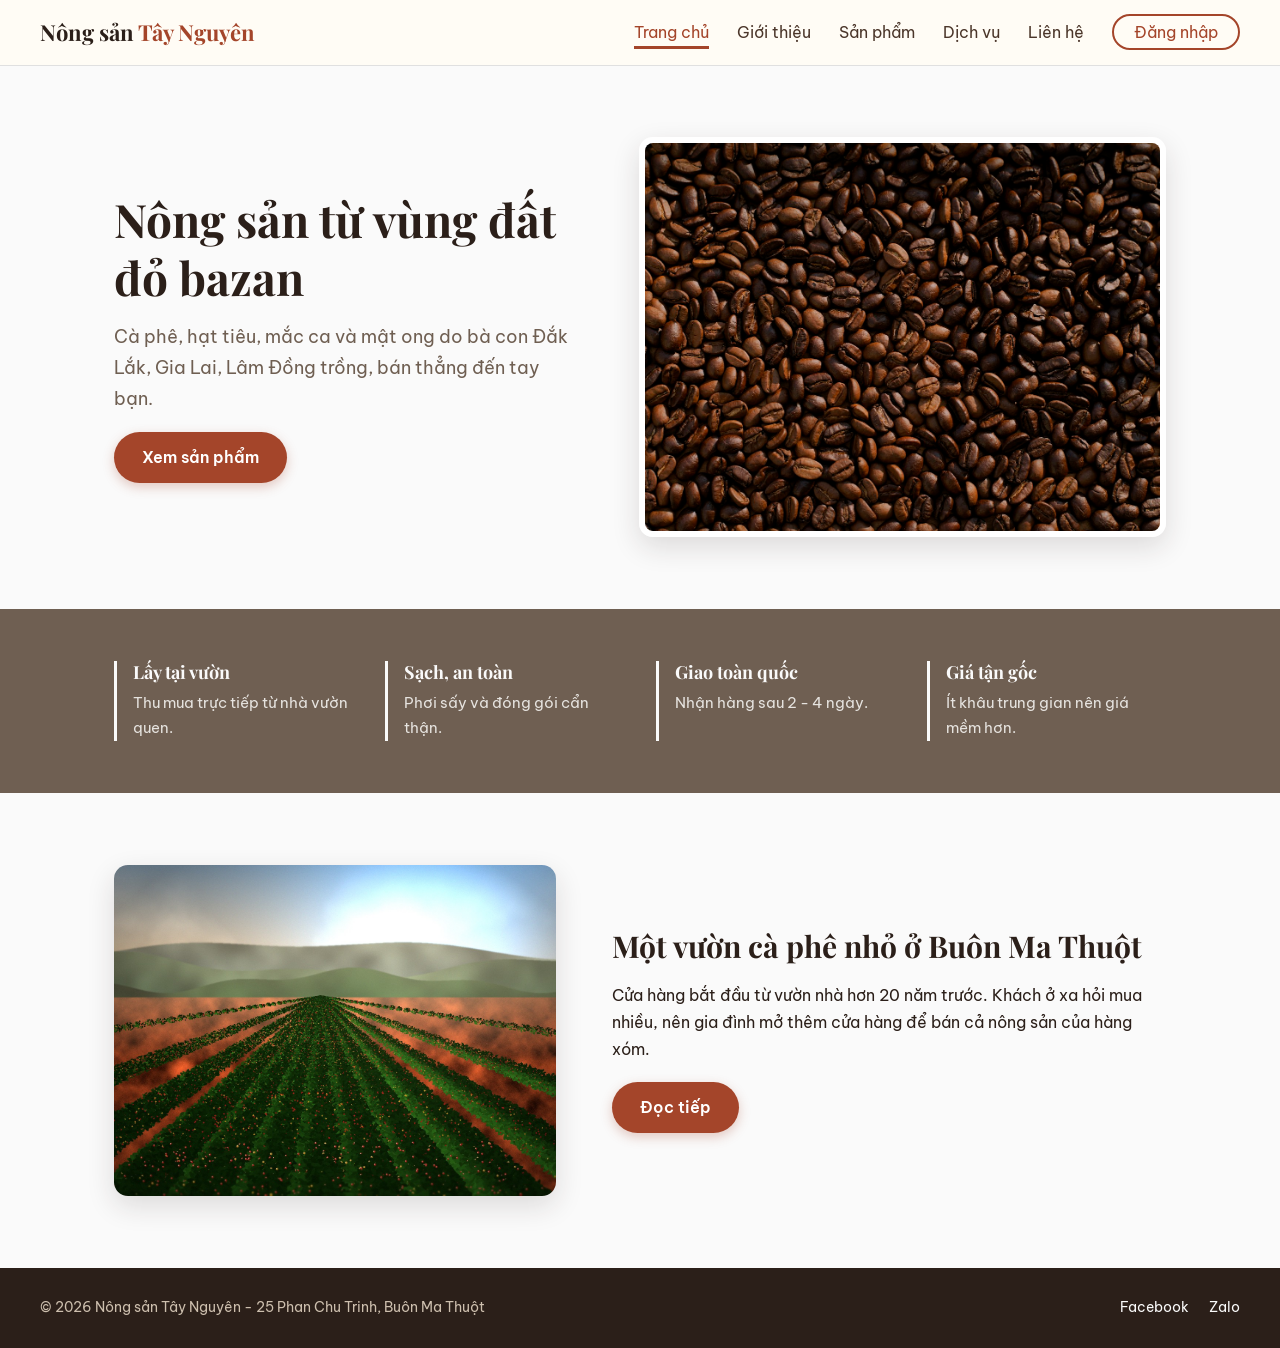
==== Source/index.html @ bc3990f9 "Initial commit" ====
<!DOCTYPE html>
<html lang="vi">
<head>
  <meta charset="UTF-8">
  <meta name="viewport" content="width=device-width, initial-scale=1.0">
  <title>Trang chủ - Nông sản Tây Nguyên</title>
  <link rel="preconnect" href="https://fonts.googleapis.com">
  <link rel="preconnect" href="https://fonts.gstatic.com" crossorigin>
  <link rel="stylesheet" href="https://fonts.googleapis.com/css2?family=Be+Vietnam+Pro:wght@400;600;700&family=Playfair+Display:wght@700&display=swap">
  <link rel="stylesheet" href="css/style.css">
</head>
<body>
  <header class="menu">
    <a href="index.html" class="logo">Nông sản <span>Tây Nguyên</span></a>
    <input type="checkbox" id="nut-menu">
    <label for="nut-menu" class="hamburger">&#9776;</label>
    <nav><ul><li><a href="index.html" class="dang-chon">Trang chủ</a></li><li><a href="gioi-thieu.html">Giới thiệu</a></li><li><a href="san-pham.html">Sản phẩm</a></li><li><a href="dich-vu.html">Dịch vụ</a></li><li><a href="lien-he.html">Liên hệ</a></li><li><a href="dang-nhap.html" class="nut-dn">Đăng nhập</a></li></ul></nav>
  </header>
  <section class="hero">
    <div class="hero-chu">
      <h1>Nông sản từ vùng đất đỏ bazan</h1>
      <p>Cà phê, hạt tiêu, mắc ca và mật ong do bà con Đắk Lắk, Gia Lai, Lâm Đồng trồng, bán thẳng đến tay bạn.</p>
      <a href="san-pham.html" class="nut">Xem sản phẩm</a>
    </div>
    <div class="hero-anh">
      <img src="images/hero-index.jpg" alt="Hạt cà phê Tây Nguyên">
    </div>
  </section>

  <section class="uu-diem">
    <div class="khung">
      <ul>
        <li><h3>Lấy tại vườn</h3><p>Thu mua trực tiếp từ nhà vườn quen.</p></li>
        <li><h3>Sạch, an toàn</h3><p>Phơi sấy và đóng gói cẩn thận.</p></li>
        <li><h3>Giao toàn quốc</h3><p>Nhận hàng sau 2 - 4 ngày.</p></li>
        <li><h3>Giá tận gốc</h3><p>Ít khâu trung gian nên giá mềm hơn.</p></li>
      </ul>
    </div>
  </section>

  <section class="khung gioi-thieu-ngan">
    <img src="images/about.jpg" alt="Vườn cà phê">
    <div>
      <h2>Một vườn cà phê nhỏ ở Buôn Ma Thuột</h2>
      <p>Cửa hàng bắt đầu từ vườn nhà hơn 20 năm trước. Khách ở xa hỏi mua nhiều, nên gia đình mở thêm cửa hàng để bán cả nông sản của hàng xóm.</p>
      <a href="gioi-thieu.html" class="nut">Đọc tiếp</a>
    </div>
  </section>
  <footer>
    <p>&copy; 2026 Nông sản Tây Nguyên - 25 Phan Chu Trinh, Buôn Ma Thuột</p>
    <ul><li><a href="#">Facebook</a></li><li><a href="#">Zalo</a></li></ul>
  </footer>
</body>
</html>
---- Source/css/style.css ----
/* =====================================================================
   NÔNG SẢN TÂY NGUYÊN — style.css
   Mục lục
   1.  Biến thiết kế
   2.  Reset & nền tảng
   3.  Typography
   4.  Bố cục dùng chung
   5.  Nút
   6.  Bảng
   7.  Biểu mẫu
   8.  Menu
   9.  Tiêu đề trang con
   10. Footer
   11. Trang chủ — Hero
   12. Trang chủ — Ưu điểm
   13. Trang chủ — Giới thiệu ngắn
   14. Giới thiệu
   15. Sản phẩm — Danh sách
   16. Sản phẩm — Chi tiết
   17. Dịch vụ
   18. Liên hệ
   19. Đăng nhập / Đăng ký
   20. Responsive
   ===================================================================== */


/* ============================================================
   1. BIẾN THIẾT KẾ
   ============================================================ */
:root {
  /* Màu sắc */
  --nau-dam:      #2b1f19;  /* chữ chính, nền footer */
  --nau:          #4b362a;  /* tiêu đề phụ, label */
  --chu-phu:      #6f5f52;  /* chữ mô tả */
  --dat-do:       #a4452a;  /* nhấn chính — đất đỏ bazan */
  --dat-do-d:     #843520;  /* hover */
  --xanh:         #55703f;  /* nhấn phụ — lá cà phê */
  --mat-ong:      #c98e2e;  /* điểm nhấn vàng */
  --kem:          #fafafa;  /* nền trang */
  --kem-dam:      #f0f0f0;  /* nền xen kẽ */
  --giay:         #ffffff;  /* nền thẻ, bảng, menu */
  --vien:         #e0e0e0;  /* đường viền */

  /* Font chữ */
  --font-chu:     "Be Vietnam Pro", "Segoe UI", system-ui, sans-serif;
  --font-tieu-de: "Playfair Display", Georgia, serif;

  /* Hình khối & hiệu ứng */
  --bo-goc:       10px;
  --bong-nhe:     0 2px 8px rgba(43, 31, 25, .08);
  --bong-vua:     0 10px 28px rgba(43, 31, 25, .14);
  --rong-toi-da:  1100px;
  --chuyen:       .25s ease;
}


/* ============================================================
   2. RESET & NỀN TẢNG
   ============================================================ */
*, *::before, *::after {
  margin: 0;
  padding: 0;
  box-sizing: border-box;
}

html {
  scroll-behavior: smooth;
}

body {
  font-family: var(--font-chu);
  font-size: 16px;
  line-height: 1.7;
  color: var(--nau-dam);
  background: var(--kem);
  -webkit-font-smoothing: antialiased;
}

ul  { list-style: none; }
img { max-width: 100%; display: block; }

a {
  color: var(--dat-do);
  text-decoration: none;
  transition: color var(--chuyen);
}
a:hover { color: var(--dat-do-d); }

:focus-visible {
  outline: 3px solid var(--mat-ong);
  outline-offset: 2px;
}


/* ============================================================
   3. TYPOGRAPHY
   ============================================================ */
h1, h2, h3 {
  font-family: var(--font-tieu-de);
  line-height: 1.25;
  color: var(--nau-dam);
}

h1 { font-size: clamp(32px, 5vw, 46px); }
h2 { font-size: clamp(24px, 3vw, 30px); margin-bottom: 16px; }
h3 { font-size: 19px; }

p + p { margin-top: 12px; }


/* ============================================================
   4. BỐ CỤC DÙNG CHUNG
   ============================================================ */
.khung {
  max-width: var(--rong-toi-da);
  margin: 0 auto;
  padding: 72px 24px;
}


/* ============================================================
   5. NÚT
   ============================================================ */
.nut {
  display: inline-block;
  margin-top: 18px;
  padding: 12px 28px;
  background: var(--dat-do);
  color: #fff;
  font-weight: 600;
  border-radius: 999px;
  box-shadow: 0 4px 12px rgba(164, 69, 42, .28);
  transition: background var(--chuyen), transform var(--chuyen), box-shadow var(--chuyen);
}
.nut:hover {
  background: var(--dat-do-d);
  color: #fff;
  transform: translateY(-2px);
  box-shadow: 0 8px 18px rgba(164, 69, 42, .32);
}


/* ============================================================
   6. BẢNG
   ============================================================ */
table {
  width: 100%;
  margin-top: 16px;
  border-collapse: separate;
  border-spacing: 0;
  background: var(--giay);
  border: 1px solid var(--vien);
  border-radius: var(--bo-goc);
  overflow: hidden;
  box-shadow: var(--bong-nhe);
}

th, td {
  padding: 12px 16px;
  text-align: left;
  border-bottom: 1px solid var(--vien);
}

tr:last-child th,
tr:last-child td { border-bottom: none; }

th { background: var(--nau-dam); color: var(--kem); font-weight: 600; }
tr:nth-child(even) td { background: #f5f5f5; }


/* ============================================================
   7. BIỂU MẪU
   ============================================================ */
form label {
  display: block;
  margin-top: 14px;
  font-size: 14px;
  font-weight: 600;
  color: var(--nau);
}

form input,
form textarea {
  width: 100%;
  margin-top: 4px;
  padding: 11px 13px;
  font: inherit;
  color: var(--nau-dam);
  background: var(--giay);
  border: 1px solid var(--vien);
  border-radius: 8px;
  transition: border-color var(--chuyen), box-shadow var(--chuyen);
}

form input:focus,
form textarea:focus {
  outline: none;
  border-color: var(--mat-ong);
  box-shadow: 0 0 0 3px rgba(201, 142, 46, .25);
}

form button {
  margin-top: 18px;
  padding: 12px 30px;
  border: none;
  border-radius: 999px;
  background: var(--dat-do);
  color: #fff;
  font: inherit;
  font-weight: 600;
  cursor: pointer;
  transition: background var(--chuyen), transform var(--chuyen);
}
form button:hover {
  background: var(--dat-do-d);
  transform: translateY(-1px);
}


/* ============================================================
   8. MENU
   ============================================================ */
.menu {
  position: sticky;
  top: 0;
  z-index: 10;
  display: flex;
  justify-content: space-between;
  align-items: center;
  padding: 14px 40px;
  background: rgba(255, 252, 245, .94);
  backdrop-filter: blur(8px);
  box-shadow: 0 1px 0 var(--vien);
}

.logo {
  font-family: var(--font-tieu-de);
  font-size: 22px;
  font-weight: bold;
  color: var(--nau-dam);
}
.logo span  { color: var(--dat-do); }
.logo:hover { color: var(--nau-dam); }

.menu nav ul { display: flex; align-items: center; gap: 28px; }

.menu nav a {
  padding-bottom: 4px;
  color: var(--nau);
  border-bottom: 3px solid transparent;
  transition: border-color var(--chuyen), color var(--chuyen);
}
.menu nav a:hover,
.menu nav a.dang-chon {
  color: var(--dat-do);
  border-bottom-color: var(--dat-do);
}

.menu nav a.nut-dn {
  padding: 6px 20px;
  color: var(--dat-do);
  border: 2px solid var(--dat-do);
  border-radius: 999px;
}
.menu nav a.nut-dn:hover {
  background: var(--dat-do);
  color: #fff;
}

#nut-menu  { display: none; }
.hamburger { display: none; font-size: 28px; line-height: 1; cursor: pointer; }


/* ============================================================
   9. TIÊU ĐỀ TRANG CON
   ============================================================ */
.tieu-de-trang {
  padding: 56px 40px;
  color: var(--nau-dam);
  background: linear-gradient(135deg, #f5efe4 0%, #ede4d3 100%);
  border-bottom: 3px solid var(--dat-do);
}

.tieu-de-trang h1 {
  max-width: var(--rong-toi-da);
  margin: 0 auto;
  font-size: clamp(30px, 4vw, 38px);
  color: var(--nau-dam);
}


/* ============================================================
   10. FOOTER
   ============================================================ */
footer {
  display: flex;
  justify-content: space-between;
  gap: 16px;
  padding: 28px 40px;
  font-size: 14px;
  color: #cdbfae;
  background: var(--nau-dam);
}

footer ul    { display: flex; gap: 20px; }
footer a     { color: var(--kem); }
footer a:hover { color: var(--mat-ong); }


/* ============================================================
   11. TRANG CHỦ — HERO
   ============================================================ */
.hero {
  display: flex;
  align-items: center;
  gap: 56px;
  max-width: var(--rong-toi-da);
  margin: 0 auto;
  padding: 72px 24px;
}

.hero-chu { flex: 1; }
.hero-chu p {
  margin-top: 16px;
  font-size: 18px;
  color: var(--chu-phu);
}

.hero-anh {
  flex: 1.1;
  height: 400px;
  overflow: hidden;
  border-radius: 14px;
  border: 6px solid var(--giay);
  box-shadow: var(--bong-vua);
}
.hero-anh img {
  width: 100%;
  height: 100%;
  object-fit: cover;
}


/* ============================================================
   12. TRANG CHỦ — ƯU ĐIỂM
   ============================================================ */
.uu-diem { color: var(--kem); background: var(--chu-phu); }
.uu-diem .khung { padding-top: 52px; padding-bottom: 52px; }
.uu-diem ul { display: flex; gap: 32px; }

.uu-diem li {
  flex: 1;
  padding-left: 16px;
  border-left: 3px solid var(--kem);
}
.uu-diem h3 { margin-bottom: 6px; font-size: 18px; color: var(--kem); }
.uu-diem p  { font-size: 15px; color: #e6e3df; }


/* ============================================================
   13. TRANG CHỦ — GIỚI THIỆU NGẮN
   ============================================================ */
.gioi-thieu-ngan { display: flex; align-items: center; gap: 56px; }
.gioi-thieu-ngan img {
  width: 42%;
  aspect-ratio: 4 / 3;
  object-fit: cover;
  border-radius: 14px;
  box-shadow: var(--bong-vua);
}


/* ============================================================
   14. GIỚI THIỆU
   ============================================================ */
.gt { display: flex; align-items: flex-start; gap: 56px; }
.gt img {
  width: 42%;
  aspect-ratio: 4 / 3;
  object-fit: cover;
  border-radius: 14px;
  box-shadow: var(--bong-vua);
}

.moc li {
  margin-bottom: 10px;
  padding: 10px 0 10px 18px;
  border-left: 3px solid var(--dat-do);
}
.moc b { color: var(--dat-do); }


/* ============================================================
   15. SẢN PHẨM — DANH SÁCH
   ============================================================ */
.ds-sp {
  display: grid;
  grid-template-columns: 1fr 1fr;
  gap: 24px;
}

.sp {
  display: flex;
  gap: 20px;
  padding: 16px;
  background: var(--giay);
  border: 1px solid var(--vien);
  border-radius: 12px;
  box-shadow: var(--bong-nhe);
  transition: transform var(--chuyen), box-shadow var(--chuyen);
}
.sp:hover {
  transform: translateY(-3px);
  box-shadow: var(--bong-vua);
}

.sp > a:first-child { flex-shrink: 0; overflow: hidden; border-radius: 8px; }

.sp img {
  width: 140px;
  height: 140px;
  object-fit: cover;
  transition: transform .5s ease;
}
.sp:hover img { transform: scale(1.06); }

.sp h3 { margin-bottom: 4px; font-size: 19px; }
.sp p  { font-size: 14px; color: var(--chu-phu); }
.sp > div > a { display: inline-block; margin-top: 6px; font-size: 14px; font-weight: 600; }

.gia     { margin-top: 6px; font-weight: 700; color: var(--dat-do); }
.sp .gia { font-size: 16px; }


/* ============================================================
   16. SẢN PHẨM — CHI TIẾT
   ============================================================ */
.duong-dan { margin-bottom: 24px; font-size: 14px; }

.chi-tiet { display: flex; align-items: flex-start; gap: 48px; }
.chi-tiet > a { flex-shrink: 0; width: 44%; }
.chi-tiet > a img {
  width: 100%;
  aspect-ratio: 6 / 5;
  object-fit: cover;
  border-radius: 14px;
  border: 6px solid var(--giay);
  box-shadow: var(--bong-vua);
  cursor: zoom-in;
}
.chi-tiet h2 { margin: 24px 0 10px; font-size: 22px; }

.gia-lon {
  margin-bottom: 10px;
  font-size: 32px;
  font-weight: 700;
  color: var(--dat-do);
}

.bang-tt th { width: 140px; background: var(--kem-dam); color: var(--nau-dam); }

.ds-dung    { padding-left: 20px; list-style: disc; }
.ds-dung li { margin-bottom: 4px; }

.sp-khac   { display: flex; flex-wrap: wrap; gap: 12px; }
.sp-khac a {
  display: inline-block;
  padding: 8px 18px;
  background: var(--giay);
  border: 1px solid var(--vien);
  border-radius: 999px;
  font-size: 15px;
}
.sp-khac a:hover { border-color: var(--dat-do); }

/* Lightbox phóng to ảnh */
.lightbox {
  display: none;
  position: fixed;
  inset: 0;
  z-index: 20;
  justify-content: center;
  align-items: center;
  background: rgba(24, 15, 11, .92);
}
.lightbox:target { display: flex; }
.lightbox img {
  max-width: 88%;
  max-height: 88%;
  border-radius: 8px;
  box-shadow: 0 20px 60px rgba(0, 0, 0, .5);
}
.dong { position: absolute; top: 14px; right: 28px; font-size: 46px; color: #fff; }


/* ============================================================
   17. DỊCH VỤ
   ============================================================ */
.dv {
  display: flex;
  align-items: center;
  gap: 32px;
  padding: 28px 0;
  border-bottom: 1px solid var(--vien);
}
.dv:nth-child(even) { flex-direction: row-reverse; text-align: right; }

.dv img {
  flex-shrink: 0;
  width: 260px;
  aspect-ratio: 3 / 2;
  object-fit: cover;
  border-radius: 12px;
  box-shadow: var(--bong-nhe);
}
.dv h3 { margin-bottom: 6px; }
.dv p  { color: var(--chu-phu); }


/* ============================================================
   18. LIÊN HỆ
   ============================================================ */
.lh        { display: flex; gap: 56px; }
.lh > div  { flex: 1; }
.lh h3     { margin-top: 20px; font-size: 17px; color: var(--dat-do); }

.ban-do iframe {
  display: block;
  width: 100%;
  height: 340px;
  border: 0;
  border-top: 4px solid var(--mat-ong);
}


/* ============================================================
   19. ĐĂNG NHẬP / ĐĂNG KÝ
   ============================================================ */
.dn-nen { padding: 72px 20px; }

.dn-box {
  max-width: 420px;
  margin: 0 auto;
  overflow: hidden;
  background: var(--giay);
  border: 1px solid var(--vien);
  border-radius: 14px;
  box-shadow: var(--bong-vua);
}

.dn-trong { padding: 30px 32px 32px; }
.dn-trong h1 { margin-bottom: 6px; font-size: 28px; }
.dn-trong form button { width: 100%; }

.dn-trong .nho { display: flex; align-items: center; gap: 8px; font-weight: 400; }
.dn-trong .nho input { width: auto; margin-top: 0; }

.dn-duoi { margin-top: 20px; font-size: 14px; text-align: center; }


/* ============================================================
   20. RESPONSIVE
   ============================================================ */

/* Máy tính bảng — ≤ 900px */
@media (max-width: 900px) {
  .hero, .gioi-thieu-ngan, .gt { gap: 36px; }
  .chi-tiet { gap: 32px; }
  .dv img   { width: 220px; }
}

/* Điện thoại — ≤ 800px */
@media (max-width: 800px) {
  .khung { padding: 52px 20px; }

  /* Menu thu gọn */
  .menu { flex-wrap: wrap; padding: 12px 20px; }
  .hamburger { display: block; }
  .menu nav { display: none; width: 100%; }
  #nut-menu:checked ~ nav { display: block; }
  .menu nav ul { flex-direction: column; align-items: flex-start; gap: 0; padding-top: 10px; }
  .menu nav a  { display: block; padding: 9px 0; border-bottom: none; }
  .menu nav a.nut-dn { display: inline-block; margin-top: 6px; }

  /* Các khối 2 cột → 1 cột */
  .hero,
  .gioi-thieu-ngan,
  .gt,
  .lh,
  .chi-tiet,
  .uu-diem ul { flex-direction: column; align-items: stretch; }

  .hero { padding: 44px 20px; }
  .hero-anh { flex: none; width: 100%; height: 260px; }
  .gioi-thieu-ngan img,
  .gt img,
  .chi-tiet > a { width: 100%; }

  /* Sản phẩm */
  .ds-sp { grid-template-columns: 1fr; }

  /* Dịch vụ */
  .dv,
  .dv:nth-child(even) { flex-direction: column; align-items: flex-start; text-align: left; }
  .dv img { width: 100%; }

  .tieu-de-trang { padding: 40px 20px; }

  footer { flex-direction: column; gap: 10px; padding: 24px 20px; text-align: center; }
  footer ul { justify-content: center; }
}

/* Điện thoại nhỏ — ≤ 480px */
@media (max-width: 480px) {
  .sp { flex-direction: column; }
  .sp img { width: 100%; height: 190px; }
}
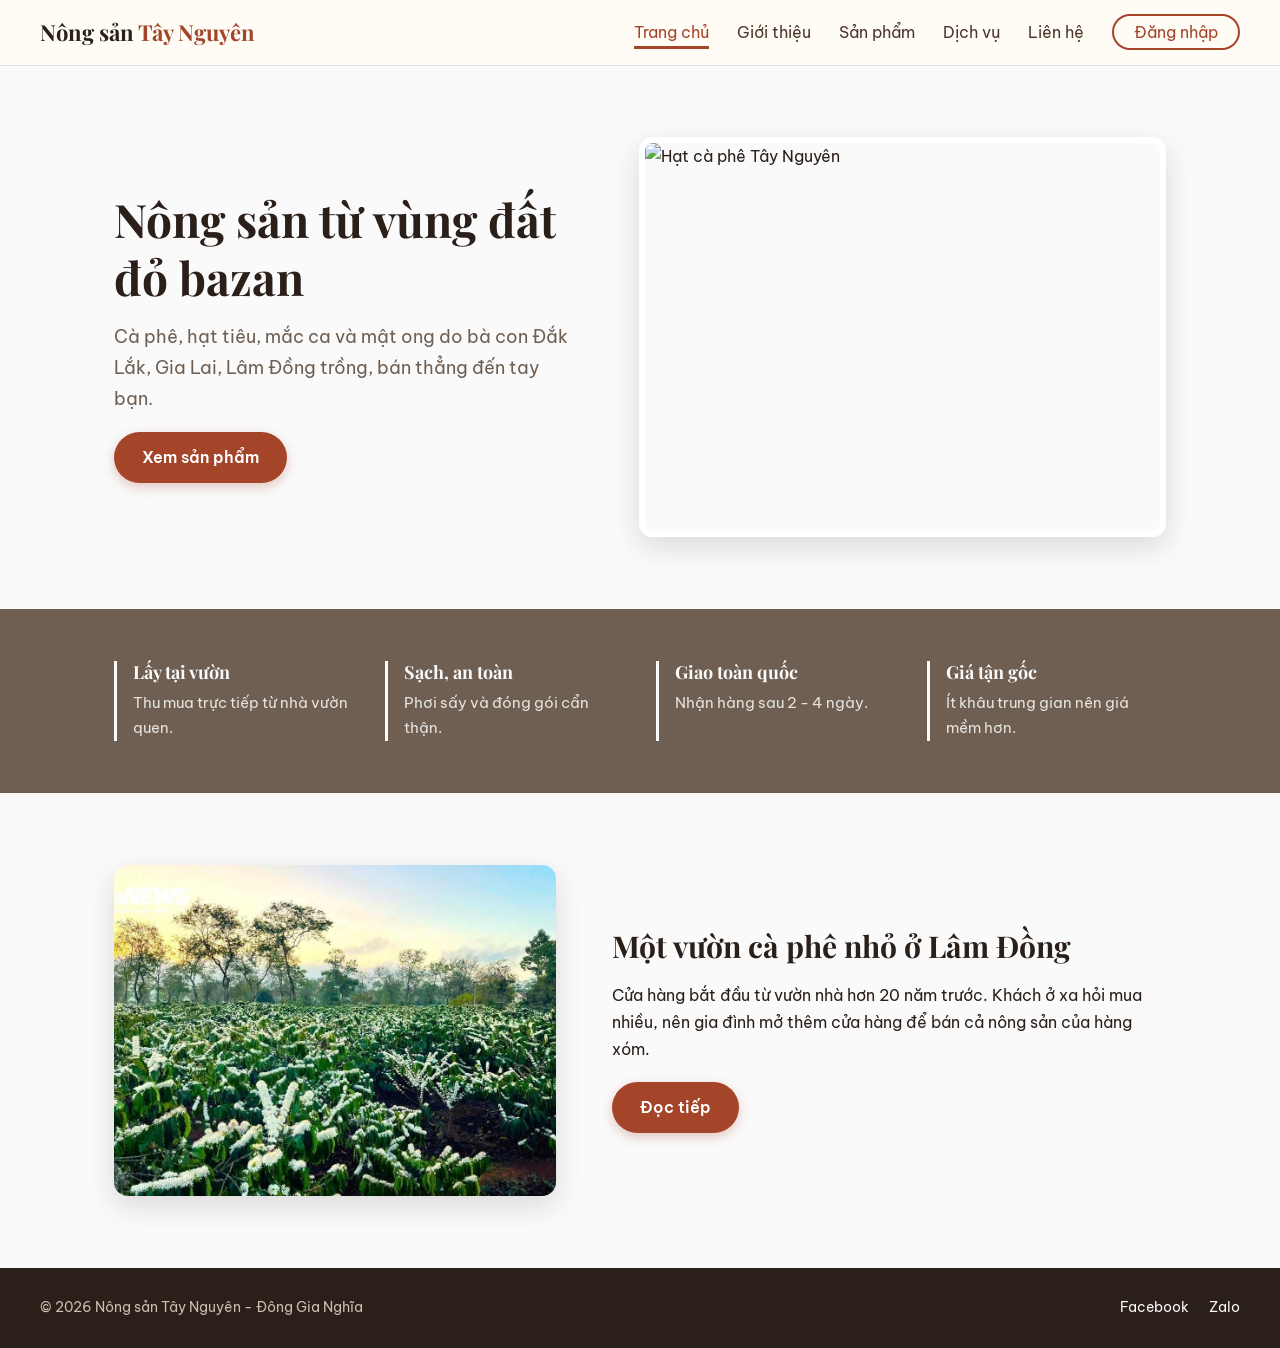
==== commit 366c4c05: "Move Source contents to root" ====
--- a/Source/index.html
+++ b/Source/index.html
@@ -39,15 +39,15 @@
   </section>
 
   <section class="khung gioi-thieu-ngan">
-    <img src="images/about.jpg" alt="Vườn cà phê">
+    <img src="images/img13.jpg" alt="Vườn cà phê">
     <div>
-      <h2>Một vườn cà phê nhỏ ở Buôn Ma Thuột</h2>
+      <h2>Một vườn cà phê nhỏ ở Lâm Đồng</h2>
       <p>Cửa hàng bắt đầu từ vườn nhà hơn 20 năm trước. Khách ở xa hỏi mua nhiều, nên gia đình mở thêm cửa hàng để bán cả nông sản của hàng xóm.</p>
       <a href="gioi-thieu.html" class="nut">Đọc tiếp</a>
     </div>
   </section>
   <footer>
-    <p>&copy; 2026 Nông sản Tây Nguyên - 25 Phan Chu Trinh, Buôn Ma Thuột</p>
+    <p>&copy; 2026 Nông sản Tây Nguyên - Đông Gia Nghĩa</p>
     <ul><li><a href="#">Facebook</a></li><li><a href="#">Zalo</a></li></ul>
   </footer>
 </body>
--- a/Source/css/style.css
+++ b/Source/css/style.css
@@ -112,6 +112,7 @@
    4. BỐ CỤC DÙNG CHUNG
    ============================================================ */
 .khung {
+  
   max-width: var(--rong-toi-da);
   margin: 0 auto;
   padding: 72px 24px;
